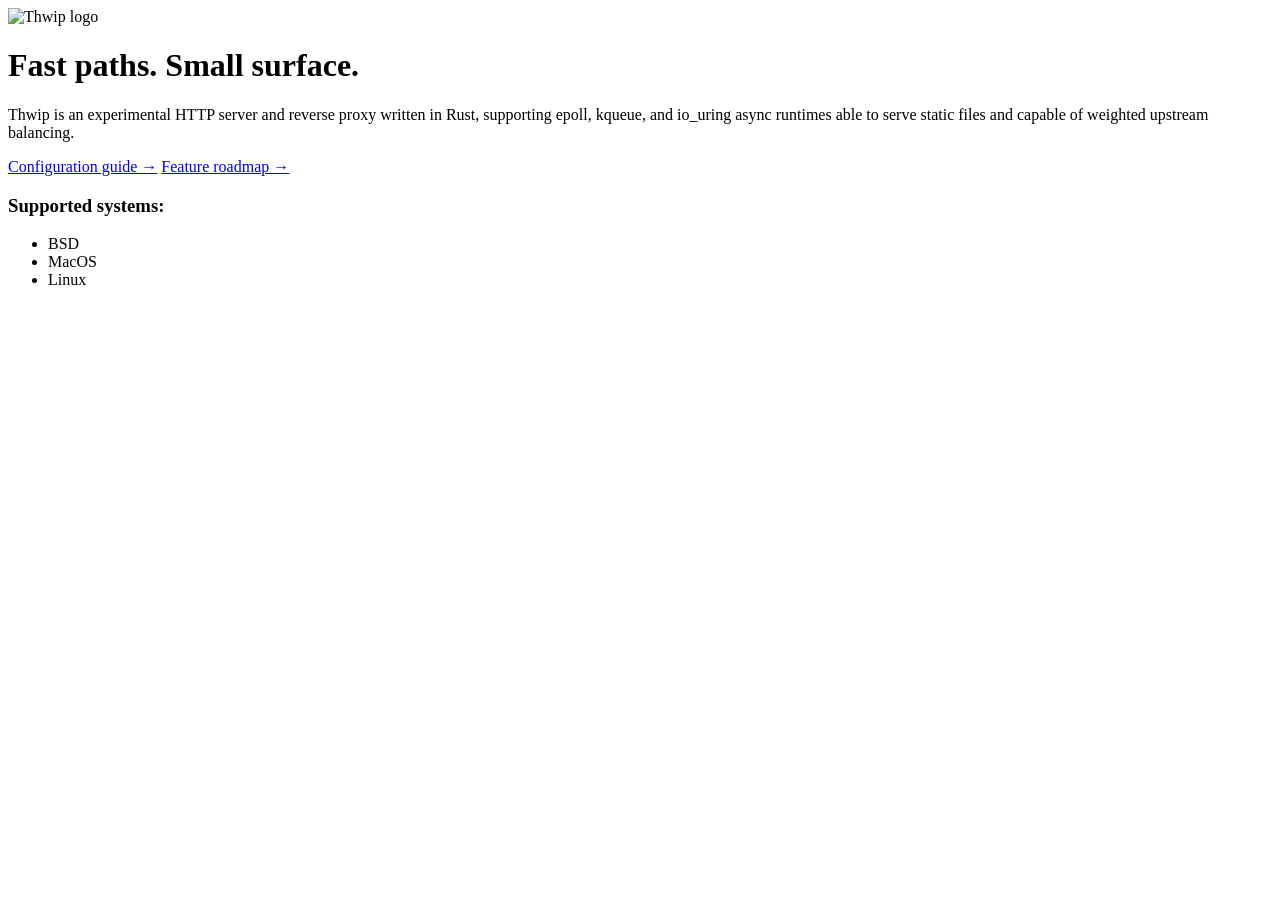
==== public/index.html @ 83298c79 "docs: add configuration guide and migration skill" ====
<!doctype html>
<html lang="en">
  <head>
    <meta charset="utf-8">
    <meta name="viewport" content="width=device-width, initial-scale=1">
    <meta name="description" content="Thwip is an experimental Unix HTTP server and reverse proxy written in Rust.">
    <title>
      Thwip
    </title>
    <link rel="stylesheet" href="/index.css?v=29">
  </head>
  <body class="landing">
    <main>
      <img src="/logo.png" alt="Thwip logo">
      <h1>
        Fast paths. Small surface.
      </h1>
      <p>
        Thwip is an experimental HTTP server and reverse proxy written in Rust,
        supporting epoll, kqueue, and io_uring async runtimes able to serve static files
        and capable of weighted upstream balancing.
      </p>
      <nav class="landing-links" aria-label="Project links">
        <a href="/docs/?v=31">Configuration guide &rarr;</a>
        <a href="/docs/roadmap/?v=31">Feature roadmap &rarr;</a>
      </nav>
      <div class="supported-systems">
        <h3>Supported systems:</h3>
        <ul aria-label="Supported Systems">
          <li>BSD</li>
          <li>MacOS</li>
          <li>Linux</li>
        </ul>
      </div>
    </main>
  </body>
</html>
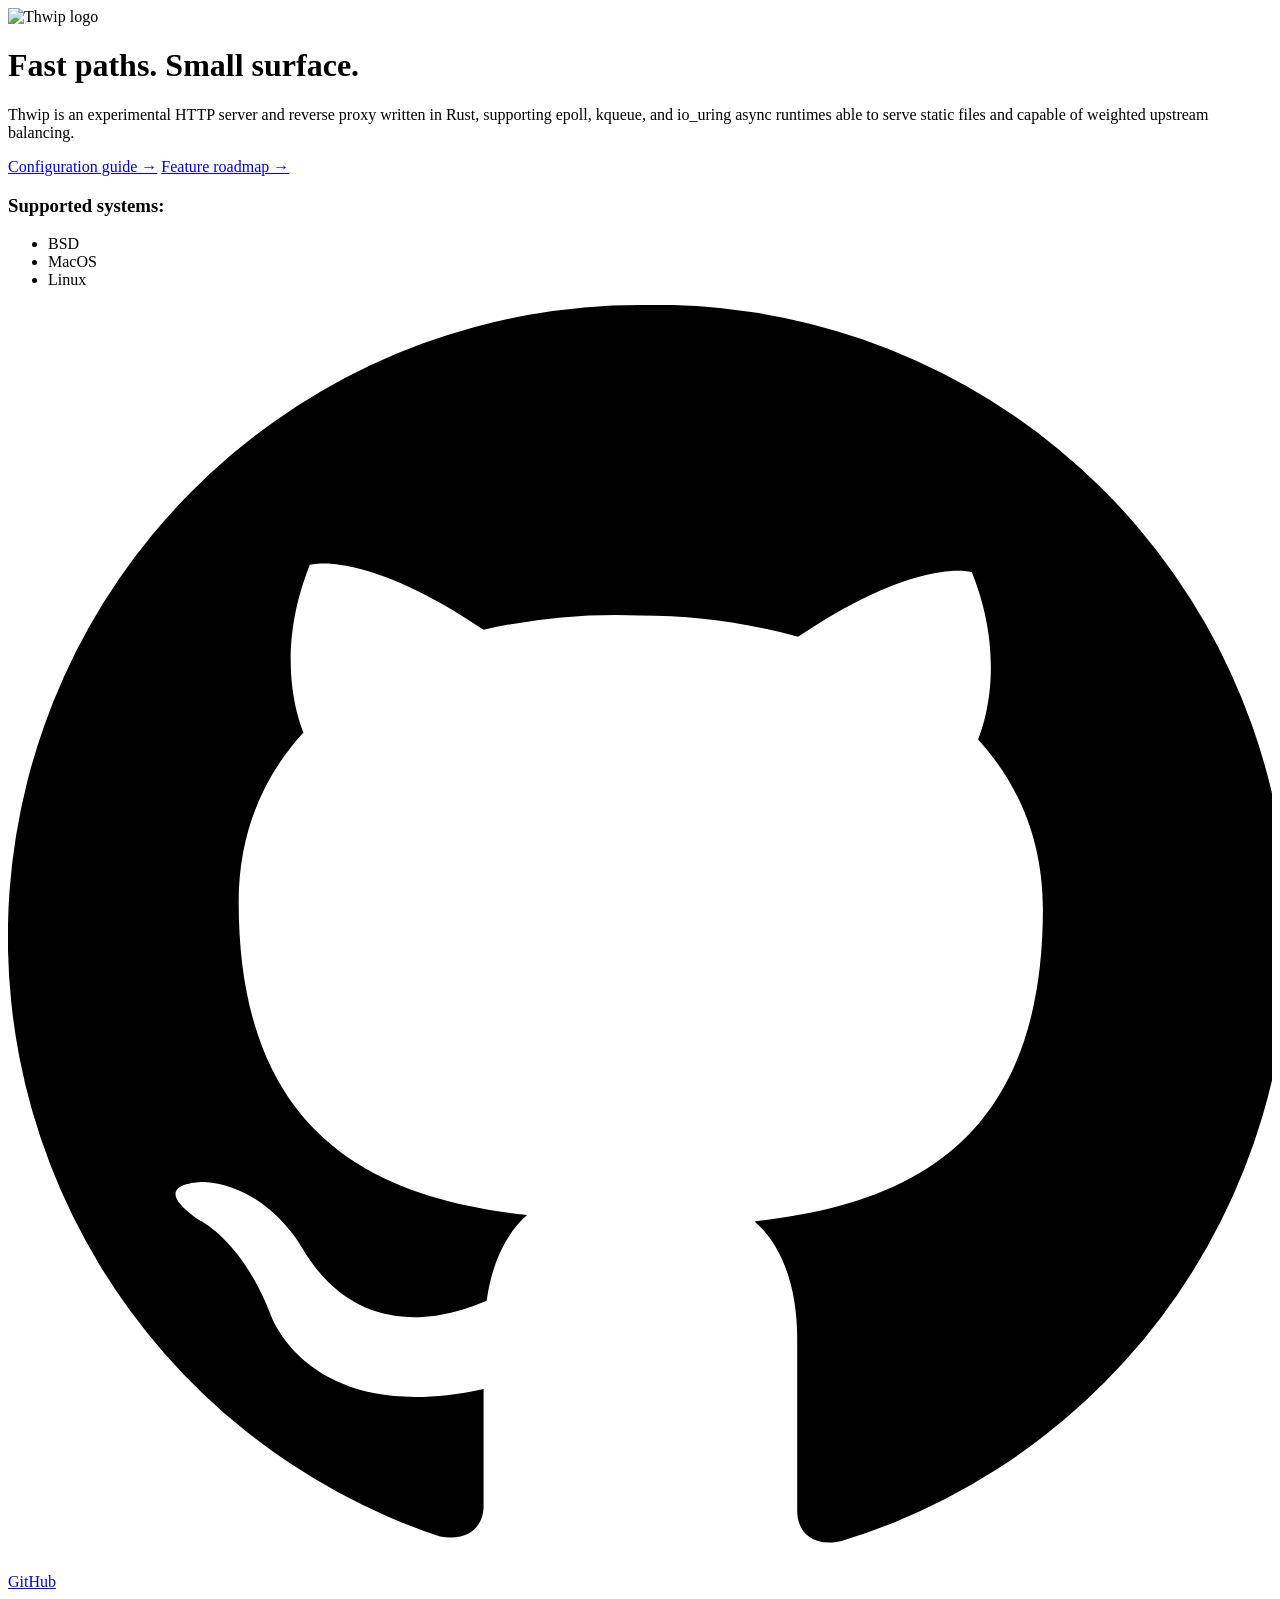
==== commit 06146345: "docs: add Apache-2.0 license and quick start" ====
--- a/public/index.html
+++ b/public/index.html
@@ -7,7 +7,7 @@
     <title>
       Thwip
     </title>
-    <link rel="stylesheet" href="/index.css?v=29">
+    <link rel="stylesheet" href="/index.css?v=30">
   </head>
   <body class="landing">
     <main>
@@ -21,16 +21,22 @@
         and capable of weighted upstream balancing.
       </p>
       <nav class="landing-links" aria-label="Project links">
-        <a href="/docs/?v=31">Configuration guide &rarr;</a>
-        <a href="/docs/roadmap/?v=31">Feature roadmap &rarr;</a>
+        <a href="/docs/?v=33">Configuration guide &rarr;</a>
+        <a href="/docs/roadmap/?v=33">Feature roadmap &rarr;</a>
       </nav>
-      <div class="supported-systems">
-        <h3>Supported systems:</h3>
-        <ul aria-label="Supported Systems">
-          <li>BSD</li>
-          <li>MacOS</li>
-          <li>Linux</li>
-        </ul>
+      <div class="landing-meta">
+        <div class="supported-systems">
+          <h3>Supported systems:</h3>
+          <ul aria-label="Supported Systems">
+            <li>BSD</li>
+            <li>MacOS</li>
+            <li>Linux</li>
+          </ul>
+        </div>
+        <a class="github-link" href="https://github.com/furknozg/thwip" aria-label="View Thwip on GitHub" title="View Thwip on GitHub">
+          <svg viewBox="0 0 16 16" aria-hidden="true"><path d="M8 0a8 8 0 0 0-2.53 15.59c.4.07.55-.17.55-.38v-1.49c-2.23.49-2.7-.95-2.7-.95-.36-.93-.89-1.18-.89-1.18-.73-.5.06-.49.06-.49.81.06 1.23.83 1.23.83.72 1.23 1.88.88 2.34.67.07-.52.28-.88.51-1.08-1.78-.2-3.65-.89-3.65-3.96 0-.88.31-1.59.82-2.15-.08-.2-.36-1.02.08-2.12 0 0 .67-.21 2.2.82A7.63 7.63 0 0 1 8 3.93c.68 0 1.36.09 2 .27 1.53-1.03 2.2-.82 2.2-.82.44 1.1.16 1.92.08 2.12.51.56.82 1.27.82 2.15 0 3.08-1.87 3.75-3.65 3.95.29.25.54.73.54 1.48v2.19c0 .21.14.46.55.38A8 8 0 0 0 8 0Z"/></svg>
+          <span>GitHub</span>
+        </a>
       </div>
     </main>
   </body>
